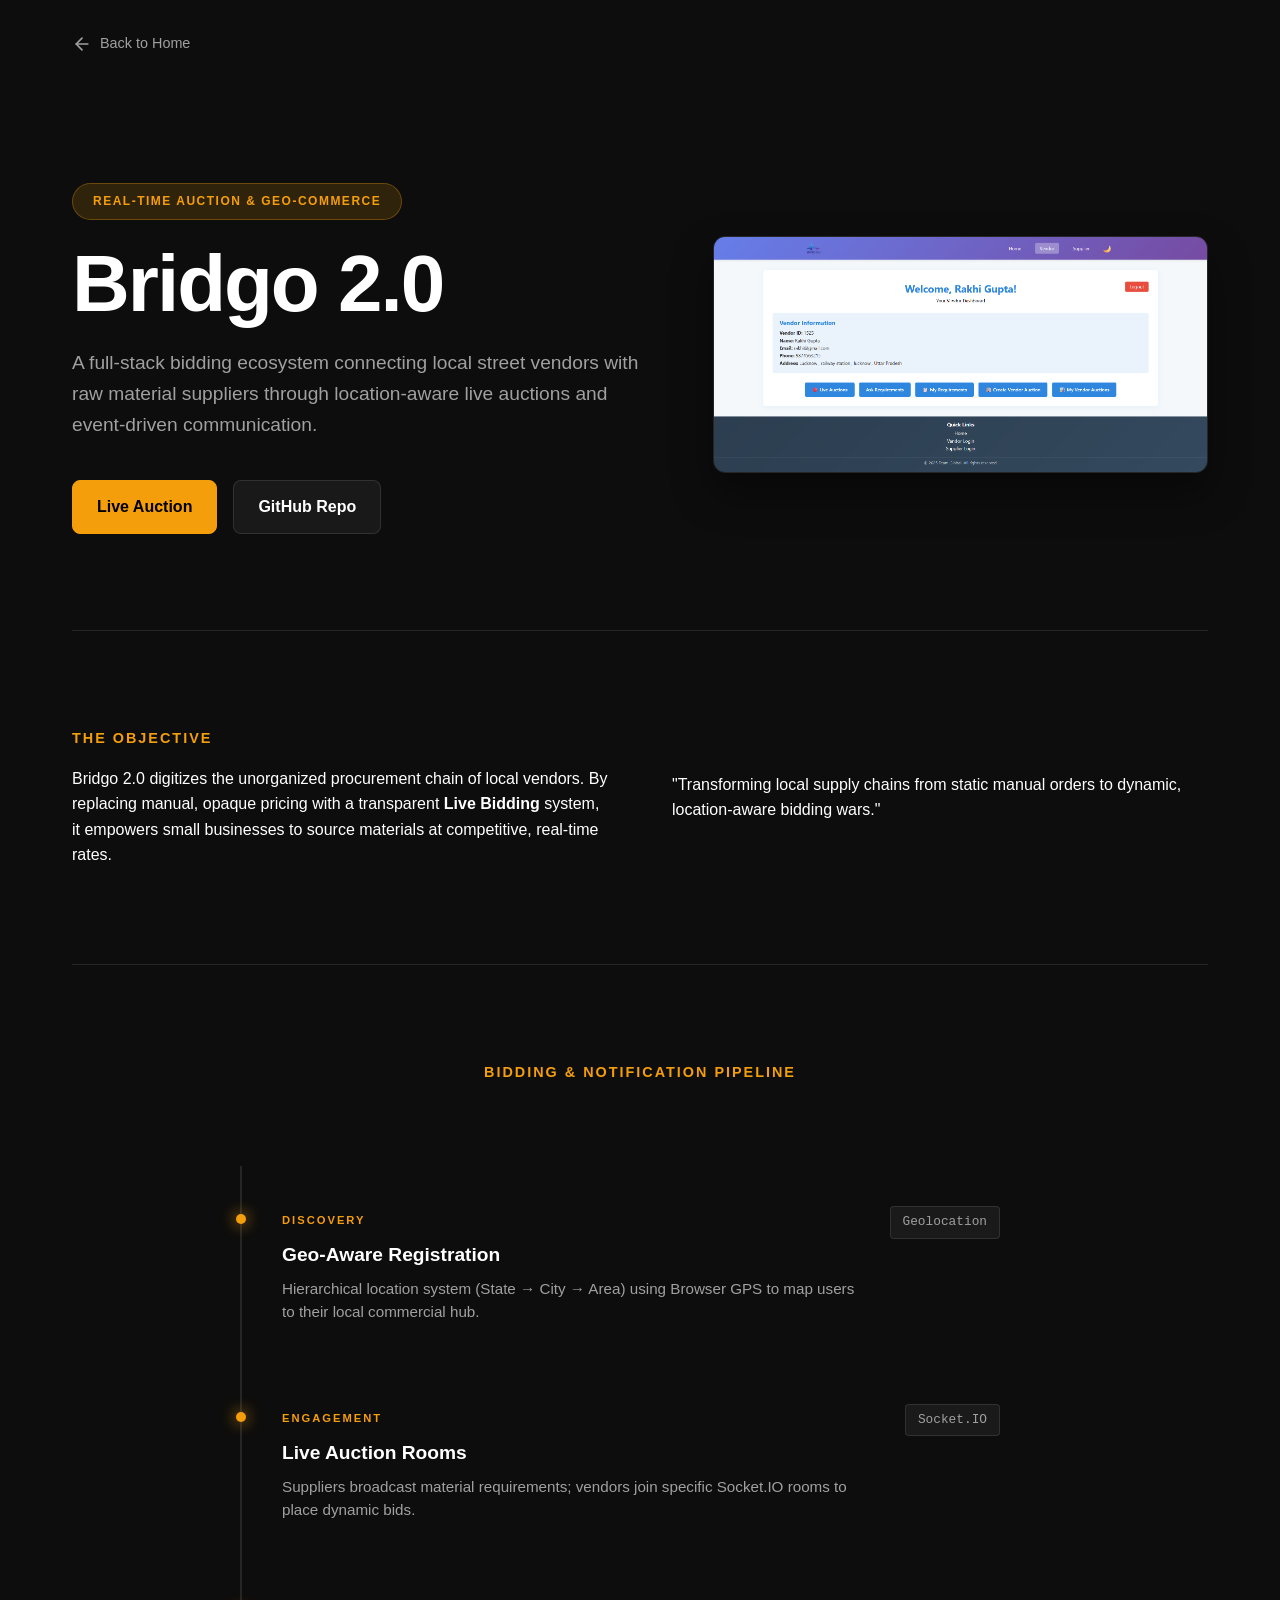
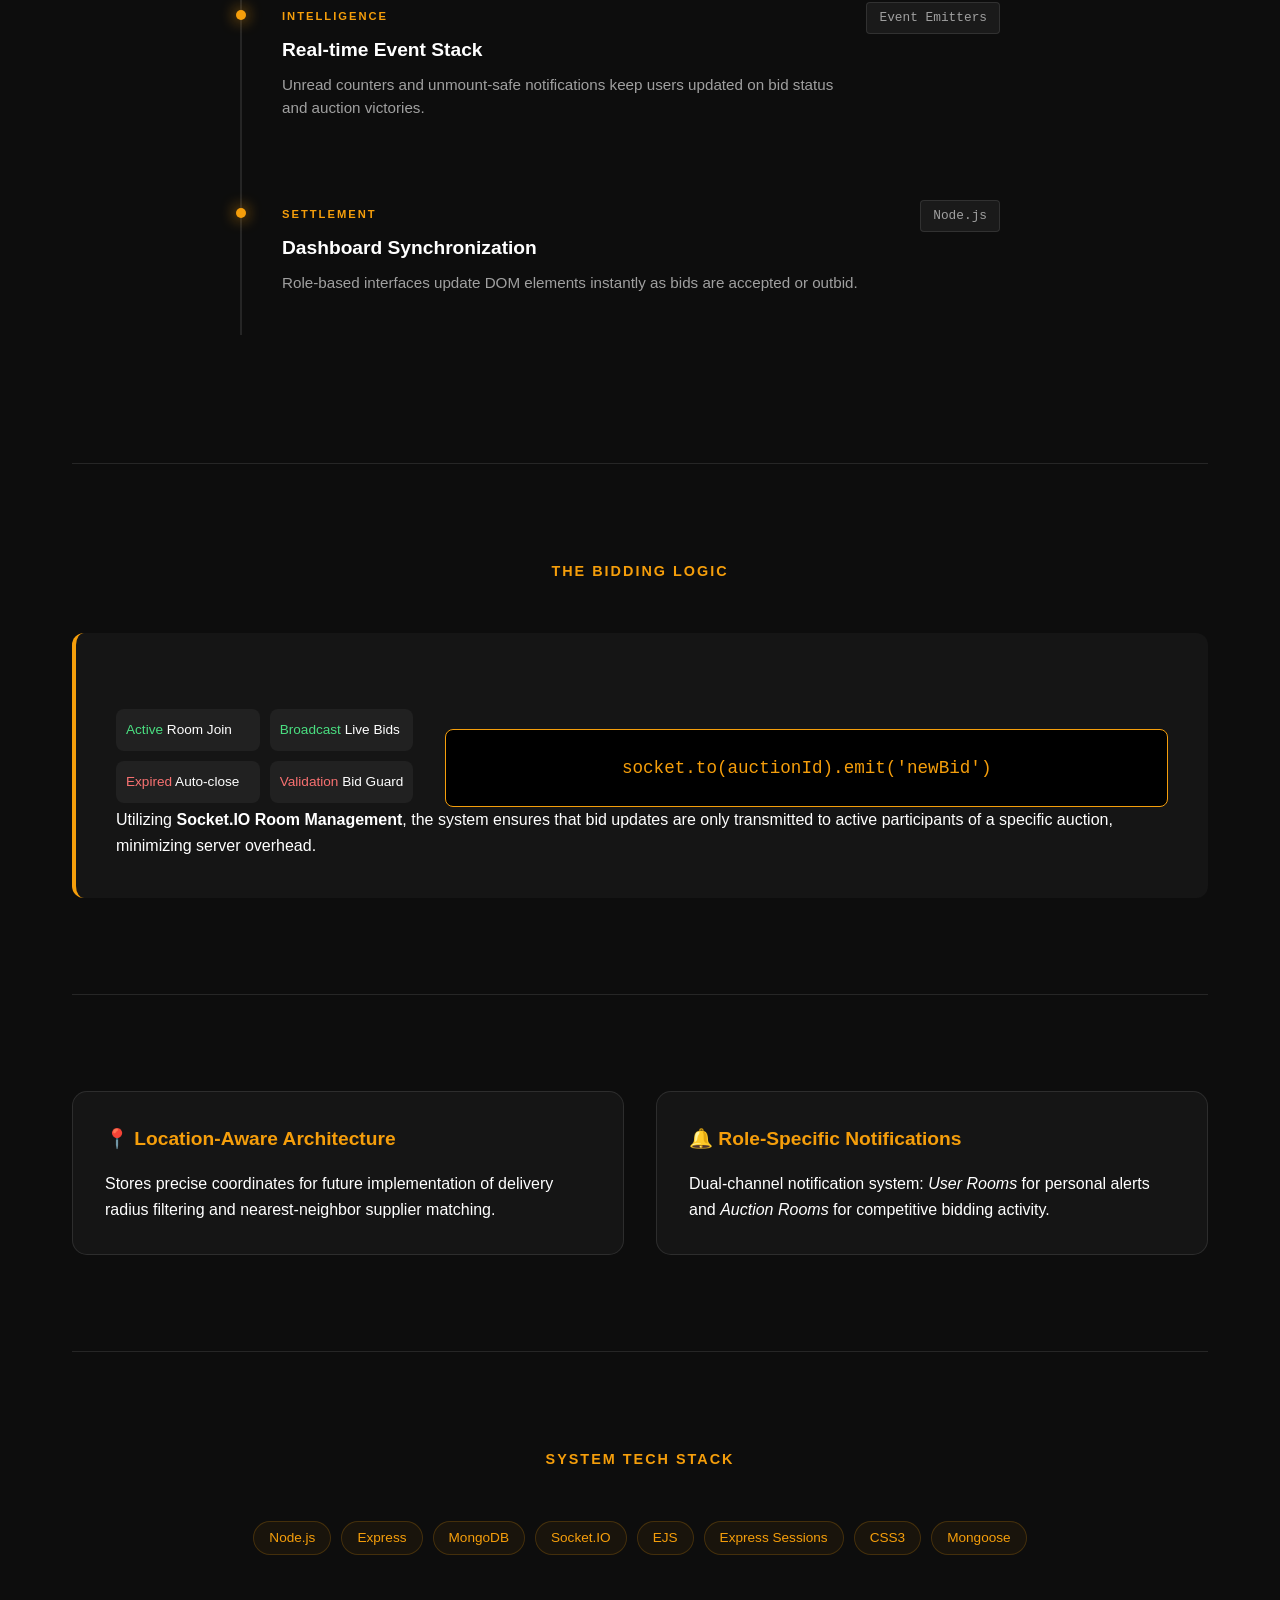
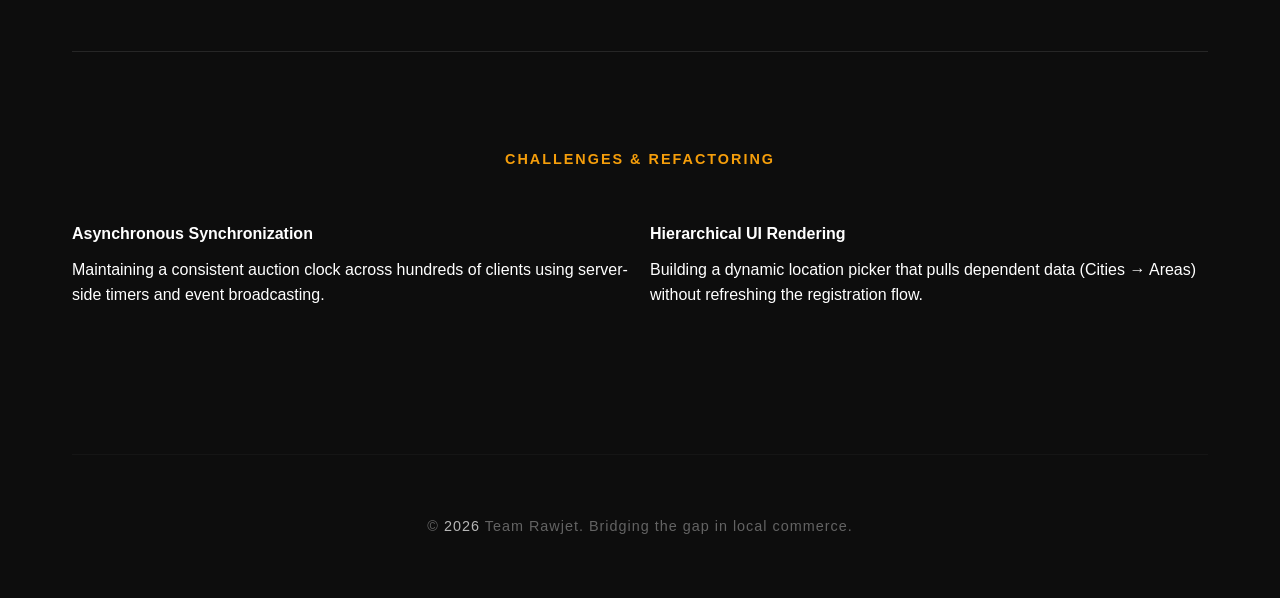
==== views/bridgo.html @ dbb16fd2 "update index.html: add Bridgo 2.0 project details and remove outdated information; create new bridgo" ====
<!DOCTYPE html>
<html lang="en">
<head>
    <meta charset="UTF-8">
    <meta name="viewport" content="width=device-width, initial-scale=1.0">
    <link rel="icon" type="image/png" sizes="32x32" href="../public/favicon/android-chrome-192x192.png">
    <link rel="manifest" href="../public/favicon/site.webmanifest">
    <link rel="stylesheet" href="../public/stylesheets/style.css">
    <link rel="stylesheet" href="../public/stylesheets/details.css">
    <title>Tejwardeep Singh | Bridgo 2.0</title>
</head>
<body class="marketplace-theme">

    <div class="case">
        <nav class="nav-header">
            <a href="/" class="back-link">
                <svg width="20" height="20" viewBox="0 0 24 24" fill="none" stroke="currentColor" stroke-width="2" stroke-linecap="round" stroke-linejoin="round"><line x1="19" y1="12" x2="5" y2="12"></line><polyline points="12 19 5 12 12 5"></polyline></svg>
                Back to Home
            </a>
        </nav>

        <header class="case-hero">
            <div class="hero-text">
                <span class="badge">Real-Time Auction & Geo-Commerce</span>
                <h1>Bridgo 2.0</h1>
                <p class="subtitle">
                    A full-stack bidding ecosystem connecting local street vendors with raw material suppliers through location-aware live auctions and event-driven communication.
                </p>
                <div class="buttons">
                    <a href="https://bridgo.onrender.com/" class="btn-primary">Live Auction</a>
                    <a href="https://github.com/Tejwardeep-Singh/Bridgo-2.0" class="btn-outline">GitHub Repo</a>
                </div>
            </div>
            <div class="hero-image">
                <img src="../public/images/bridgo.png" alt="Bridgo Dashboard Interface">
            </div>
        </header>

        <section class="case-section split">
            <div>
                <h2>The Objective</h2>
                <p>Bridgo 2.0 digitizes the unorganized procurement chain of local vendors. By replacing manual, opaque pricing with a transparent <b>Live Bidding</b> system, it empowers small businesses to source materials at competitive, real-time rates.</p>
            </div>
            <div class="highlight-box">
                <blockquote>"Transforming local supply chains from static manual orders to dynamic, location-aware bidding wars."</blockquote>
            </div>
        </section>

        <section class="case-section">
          <h2>Bidding & Notification Pipeline</h2>
          <div class="pipeline-vertical bridgo-pipe">
              
              <div class="pipe-step">
                  <div class="pipe-info">
                      <span class="pipe-label">Discovery</span>
                      <h3>Geo-Aware Registration</h3>
                      <p>Hierarchical location system (State → City → Area) using Browser GPS to map users to their local commercial hub.</p>
                  </div>
                  <div class="pipe-tech">Geolocation</div>
              </div>

              <div class="pipe-step">
                  <div class="pipe-info">
                      <span class="pipe-label">Engagement</span>
                      <h3>Live Auction Rooms</h3>
                      <p>Suppliers broadcast material requirements; vendors join specific Socket.IO rooms to place dynamic bids.</p>
                  </div>
                  <div class="pipe-tech">Socket.IO</div>
              </div>

              <div class="pipe-step">
                  <div class="pipe-info">
                      <span class="pipe-label">Intelligence</span>
                      <h3>Real-time Event Stack</h3>
                      <p>Unread counters and unmount-safe notifications keep users updated on bid status and auction victories.</p>
                  </div>
                  <div class="pipe-tech">Event Emitters</div>
              </div>

              <div class="pipe-step">
                  <div class="pipe-info">
                      <span class="pipe-label">Settlement</span>
                      <h3>Dashboard Synchronization</h3>
                      <p>Role-based interfaces update DOM elements instantly as bids are accepted or outbid.</p>
                  </div>
                  <div class="pipe-tech">Node.js</div>
              </div>

          </div>
      </section>

        <section class="case-section">
            <h2>The Bidding Logic</h2>
            <div class="technical-card">
                <div class="logic-container">
                    <div class="points-grid">
                        <div class="point-pill plus"><span>Active</span> Room Join</div>
                        <div class="point-pill plus"><span>Broadcast</span> Live Bids</div>
                        <div class="point-pill minus"><span>Expired</span> Auto-close</div>
                        <div class="point-pill minus"><span>Validation</span> Bid Guard</div>
                    </div>
                    <div class="formula-box">
                        <code>socket.to(auctionId).emit('newBid')</code>
                    </div>
                </div>
                <p class="mt-2">Utilizing <b>Socket.IO Room Management</b>, the system ensures that bid updates are only transmitted to active participants of a specific auction, minimizing server overhead.</p>
            </div>
        </section>

        <section class="case-section grid-2">
            <div class="feature-card">
                <h3>📍 Location-Aware Architecture</h3>
                <p>Stores precise coordinates for future implementation of delivery radius filtering and nearest-neighbor supplier matching.</p>
            </div>
            <div class="feature-card">
                <h3>🔔 Role-Specific Notifications</h3>
                <p>Dual-channel notification system: <i>User Rooms</i> for personal alerts and <i>Auction Rooms</i> for competitive bidding activity.</p>
            </div>
        </section>

        <section class="case-section">
            <h2>System Tech Stack</h2>
            <div class="tech-tags">
                <span>Node.js</span><span>Express</span><span>MongoDB</span><span>Socket.IO</span><span>EJS</span><span>Express Sessions</span><span>CSS3</span><span>Mongoose</span>
            </div>
        </section>

        <section class="case-section">
            <h2>Challenges & Refactoring</h2>
            <div class="learnings-grid">
                <div class="learning-item">
                    <h4>Asynchronous Synchronization</h4>
                    <p>Maintaining a consistent auction clock across hundreds of clients using server-side timers and event broadcasting.</p>
                </div>
                <div class="learning-item">
                    <h4>Hierarchical UI Rendering</h4>
                    <p>Building a dynamic location picker that pulls dependent data (Cities → Areas) without refreshing the registration flow.</p>
                </div>
            </div>
        </section>

        <footer class="footer">
            <p>&copy; <span id="year"></span> Team Rawjet. Bridging the gap in local commerce.</p>
        </footer>
    </div>

    <script src="../public/javascripts/script.js"></script>
    <script>document.getElementById('year').textContent = new Date().getFullYear();</script>
</body>
</html>
---- public/stylesheets/style.css ----
:root {
    --bg-color: #0d0d0d;
    --text-primary: #ffffff;
    --text-secondary: #a0a0a0;
    --accent: #3b82f6; 
    --card-bg: #1a1a1a;
    --border: rgba(255, 255, 255, 0.1);
}
*{
    margin: 0;
    padding: 0;
    box-sizing: border-box;
}
html,body{
    height: 100%;
    width: 100%;
}
main{
    height: 100vh;
    width: 100vw;
    padding: 4vh 2vw;
    font-family: poppins, sans-serif;
    background-color: #E2E8F0;
    color: #1A202C;
    overflow-x: hidden;
    display: flex;
    align-items: center;
    justify-content: center;
    background-color: #3B82F6;
}
#progress-bar {
    position: fixed;
    top: 0;
    left: 0;
    height: 5px;              /* Thickness of the bar */
    background: rgb(255, 247, 0);       /* Color of the bar */
    width:1%;                /* Start at 0% width */
    z-index: 9999;            /* Stays above all elements */
    transition: width 0.1s ease-out; /* Smooth animation */
    border-radius: 50px;
}

#main2{
    height:100%;
    width:100%;
    overflow-x: hidden;
    background-color:#F7FAFC;
    box-shadow: #1A202C 0px 0px 10px 0px;
    border-radius: 5px;
    overflow-y: scroll;
    webk::-webkit-scrollbar {
        display: none;
    }
    scrollbar-width: none;
    scroll-behavior: smooth;
}
#page1
{
    height: 100vh;
    width: 100vw;
    display: flex;
    flex-direction: column;
    align-items:center;
    justify-content:center;
    position: relative;
}
#text2 {
    position: absolute;
    left:2%;
    bottom:0;
    transform: translateY(-50%) rotate(-90deg);
    transform-origin: left top;
    white-space: nowrap;
    overflow: hidden;
    display: flex;
    align-items: center;
    justify-content: center;
    gap: 5vw;
}
#text3 {
    position: absolute;
    left:5%;
    bottom:0;
    transform: translateY(-50%) rotate(-90deg);
    transform-origin: left top;
    white-space: nowrap;
    overflow: hidden;
    display: flex;
    align-items: center;
    justify-content: center;
    gap: 5vw;
}
#text-marque{
    height: 100%;
    width: 100%;
    display: flex;
    align-items: center;
    justify-content: center;
    gap: 5vh;
    flex-shrink:0;
}
#text-marque p{
    font-size: 3vh;
    color: #4A5568;
    font-weight: 500;
    white-space: nowrap;
}
  
#text{
    height: fit-content;
    width: 100vw;
    display: flex;
    align-items:center;
    justify-content: center;
    position: absolute;
    bottom: 0;
    left: 0;
    z-index: 995;
    flex-shrink: 0;
    overflow-x: scroll;
    padding: 0 10vw 0 40vw;
    webk::-webkit-scrollbar {
        display: none;
    }
    scrollbar-width: none;
}
#text h1{
    font-size: 20vh;
    font-weight: 900;
    font-family: roboto, sans-serif;
    color: #1a202c88;
    white-space: nowrap;
    text-align: center;
    mix-blend-mode: difference;
    cursor: grab;
}
.m1{
    animation-name: text1;
    animation-duration: 11s;
    animation-timing-function: linear;
    animation-iteration-count: infinite;
    animation-direction: alternate;
}
.m2{
    animation-name: text1;
    animation-duration:7s;
    animation-timing-function: linear;
    animation-iteration-count: infinite;
    animation-direction:alternate-reverse;
}
@keyframes text1{
    0%{
        transform: translateX(0);
    }
    100%{
        transform: translateX(-20%);
    }
}
#pg1-blur{
    height: 10vh;
    width: 100vw;
    background: linear-gradient(to bottom,transparent,#F7FAFC);
    position: absolute;
    bottom: 0;
    left: 0;
}
#pg1-container{
    height: 100%;
    width: 100%;
    display: flex;
    align-items:center;
    justify-content:center;
    position: relative
}
#image{
    height:40vh;
    width: 40vh;
    overflow: hidden;
    border-radius: 50%;
    position: absolute;
}
#image img{
    transition: 0.3s ease;
    height:100%;
    width:100%;
    object-fit: cover;
    position: absolute;
    top: 50%;
    left: 50%;
    pointer-events: none;
    transform: translate(-50%, -50%);
    z-index: 999;
    opacity:0.8;
    z-index:999;
    
}
#circle{
    height:40vh;
    width:40vh;
    display: flex;
    flex-direction: column;
    border-radius: 50%;
    align-items: center;
    justify-content:center;
    position: relative;
    background-color: none;
    border: solid #4A5568 4px;
    z-index: 998;
    cursor: grab;
    animation: anime2 15s linear infinite;
}
@keyframes anime2{
    0%{
        rotate: 0deg;
    }
    100%{
        rotate: 360deg;
    }
}
.elem{
    position: absolute;
    height: 100%;
    width: 1vh;
    display: flex;
    align-items:center;
    justify-content:center;
    flex-direction: column;
    top:0;
    left: 50%;
    transform-origin: 50% 100%;
    z-index: 1;
    transform: translate(-50%, -50%);
}
.up{
    height: 50%;
    width: 100%;
    display: flex;
    align-items:center;
    justify-content:center;
}
.down{
    height:50%;
    width: 100%;
    display: flex;
    align-items:center;
    justify-content: center;
}
.elem a{
    font-size: 4vh;
    font-weight: 900;
    color:#1A202C;
    text-decoration: none;
    font-family: roboto, sans-serif;
    transform: rotateZ(-90deg);
}
#I{
    transform: translate(-50%, -50%) rotateZ(-60deg);
}
#V{
    transform: translate(-50%, -50%) rotateZ(-120deg);
}
#A{
    transform:translate(-50%, -50%)  rotateZ(60deg);
}
#U{
    transform:translate(-50%, -50%) rotateZ(120deg);
}
#C{
    transform:translate(-50%, -50%) rotateZ(180deg);
}
.elem1{
    height: 4vh;
    width: 4vh;
    display: flex;
    align-items: center;
    justify-content: center;
    cursor: pointer;
    color: #1A202C;
}
.elem1 h2{
    z-index: 2;
}

#page2{
    height: fit-content;
    width: 100%;
    display: flex;
    flex-direction: column;
    align-items: center;
    justify-content: center;
    gap: 2vh;
    
}
#page2 h1{
    font-size: 6vh;
    font-weight: 900;
}
#about{
    height: auto;
    width: 100%;
    display: flex;
    flex-direction: column;
    align-items: center;
    justify-content: center;
    gap: 2vh;
    
}
#about p{
    width: 80%;
    font-size: 3vh;
    font-family:Roboto,serif;
    line-height: 1.5;
    color: #4A5568;
    text-align: center;
    text-align: justify;
    padding: 4%;
    border-bottom: 2px dotted #CBD5E0;
}
section{
    height: auto;
    width: 100%;
    display: flex;
    flex-direction: column;
    align-items: center;
    justify-content: center;
    gap: 2vh;
    transition: background-color 0.3s ease;
}
.about-box{
    height: auto;
    width: 100%;
    display: flex;
    flex-direction: column;
    align-items: center;
    justify-content: center;
    gap: 2vh;
    transition: background-color 0.3s ease;
}
#page3{
    height: fit-content;
    width: 100vw;
    display: flex;
    flex-direction: column;
    align-items: center;
    justify-content: center;
    gap: 2vh;
    margin-top: 5vh;
}
#page3 h1{
    font-size: 6vh;
    font-weight: 900;
}
.cards{
    height:10vh;
    width: 80%;
    display: flex;
    justify-content:center;
    align-items: center;
    position: relative;
    overflow: hidden;;
}
#card-mover{
    height:100%;
    width:100%;
    display: flex;
    justify-content:start;
    gap: 2vh;
    align-items: center;
    flex-shrink: 0;
    overflow-x: scroll;
    animation-name: anime;
    animation-duration: 15s;
    animation-iteration-count: infinite;
    animation-timing-function: linear;
    animation-direction: alternate;
    webk::-webkit-scrollbar {
        display: none;
    }
    scrollbar-width: none;
}
.card{
    height:100%;
    width:auto;
    border-radius: 8px;
    display: flex;
    flex-direction: column;
    justify-content: space-between;
    align-items: center;
    padding: 0.5%;
    gap: 2vh;
    white-space: nowrap;
}
.card img {
    width:100%;
    height:100%;
    border-radius:20px;
    object-fit:contain;
    object-position: center;
}
.card:hover{
    transform:scale3d(1.05, 1.05, 1.05);
    transition: transform 0.5s ease-in-out;
}
.blur-left, .blur-right {
    position: absolute;
    top: 0;
    width: 30%;
    height: 100%;
    pointer-events: none;
}
.blur-left{
    left: 0;
    z-index: 1;
     background: linear-gradient(to right, #F7FAFC, rgba(255, 255, 255, 0));
}
.blur-right{
    right: 0;
    z-index: 1;
     background: linear-gradient(to left, #F7FAFC, rgba(255, 255, 255, 0));
}
@keyframes anime{
    0% {
        transform: translateX(0);
    }
    100% {
        transform: translateX(35%);
    }
}
#page4{
    height: fit-content;
    width: 100vw;
    display: flex;
    align-items: center;
    justify-content: center;
    margin-top: 5vh;
}
#pg4-container{
    height: fit-content;
    width: fit-content;
    display: flex;
    align-items: center;
    justify-content:center;
    flex-direction: column;
    gap: 2vh;
    
}
#page4 h1{
    font-size: 6vh;
    font-weight: 900;
}
.type{
    height: fit-content;
    width: 100%;
    display: flex;
    align-items: center;
    flex-direction: column;
    justify-content:center;
    gap: 5vh;
    margin: 3vh 0;
}
.type h2{
    font-size: 3vh;
    font-weight: 900;
    border-bottom: 2px solid #CBD5E0;
    color:#4A5568;
}
.projects{
    height: fit-content;
    width: 100%;
    display: flex;
    flex-wrap:wrap;
    align-items: center;
    justify-content: center;
    gap: 5vh;
}
.project{
    height: 50vh;
    width: 25vw;
    border-radius:5px;
    overflow: hidden;
    background-color: #3B82F6;
    box-shadow: #1A202C 0px 0px 10px 0px;
    display: flex;
    align-items: center;
    justify-content: space-between;
    flex-direction: column;
    transition: all ease 0.3s;
}
.project img{
    height: 50%;
    width: 100%;
    object-fit: cover;
    object-position: center;
}
.project h4{
    width: 100%;
    font-size: 3vh;
    font-weight: 900;
    color: #1A202C;
    font-family: poppins, sans-serif;
    text-align: center;
    padding: 0.2vh;
}
.project p{
    font-size: 1.5vh;
    color: #FFFFFF;
    text-align:justify;
    font-family: poppins, sans-serif;
    text-align: justify;
    padding: 1vh;
}
.project h5{
    font-size: 1.5vh;
    color: #FFFFFF;
    text-align:justify;
    font-family: poppins, sans-serif;
    text-align:center;
    padding: 1vh;
}
.project a{
    text-decoration: none;
    color: #FFFFFF;
    font-weight: 900;
    font-size: 1.5vh;
    padding: 1vh;
    border-radius: 10px;
    background-color: #1A202C;
    transition: background-color 0.3s ease;
    margin-bottom: 1vh;
}
.project:hover{
    transform: scale3d(1.05, 1.05, 1.05);
}
.project img {
  transition: transform 0.5s ease;
}

.project:hover img {
  transform: scale(1.08);
}
.project {
  transition: all 0.3s ease;
}

.project:hover {
  transform: translateY(-10px);
  box-shadow: 0 20px 40px rgba(0,0,0,0.15);
}
.project a {
  background:#F7FAFC;
  color: #1A202C;
  padding: 6px 14px;
  border-radius: 8px;
  font-size: 0.85rem;
}
#projects {
  backdrop-filter: blur(10px);
}
.tech span {
  background: rgba(255, 255, 255, 0.755);
  color: #2563EB;
  padding: 3px 8px;
  border-radius: 5px;
  font-size: 0.75rem;
}
.tech{
    display: flex;
    flex-wrap: wrap;
    gap: 5px;
    align-items: center;
    justify-content: center;
}
.project-links{
    width: 100%;
    display: flex;
    align-items: center;
    justify-content: space-around;
    padding: 1% 2%;
    gap: 0;
    flex-wrap: wrap;
}
.project-links a{
    padding: 2px 4px;
    border-radius: 5px;
    font-weight: 600;
}
.project-links a:hover{
  transform: translateY(-2px);
  transition: 0.2s;
}

#page5{
    height:fit-content;
    width: 100vw;
    display: flex;
    align-items: center;
    justify-content: center;
    flex-direction: column;
    margin-top: 5vh;
}
#page5 h1{
    font-size: 6vh;
    font-weight: 900;
}
#page5 h4{
    font-size: 3vh;
    font-weight: 900;
    color: #4A5568;
}
#blender{
    height: fit-content;
    width: 100%;
    display: flex;
    flex-direction: column;
    align-items: center;
    justify-content: center;
    gap: 2vh;
}
.grid {
  width: 100%;
  margin: auto;
  position: relative;
}

.grid-sizer,
.grid-item {
  width: 33.33%;
}

.grid-item {
  margin-bottom: 0;
}

.grid img {
  width: 100%;
  height: auto; /* This keeps aspect ratio */
  display: block;
  object-fit: cover; /* optional */
}

#page6{
    height: fit-content;
    width: 100vw;
    display: flex;
    align-items: center;
    justify-content: center;
    flex-direction: column;
    margin-top: 10vh;
    padding: 5vh 0;
}
.contact-form {
    width: 100%;
    max-width: 600px;
    /* background-color: #ffffff; */
    padding: 4vh 4vw;
    border-radius: 5px;
    /* box-shadow: 0 0 10px rgba(26, 32, 44, 0.1); */
    display: flex;
    flex-direction: column;
    align-items: center;
    margin-top: 5vh;
    /* box-shadow: 5px 5px 10px 0px #1A202C; */
    /* background-color:#3B82F6; */
  }
  
  #page6 h1{
    font-size: 6vh;
    font-weight: 900;
  }
  form {
    width: 100%;
    display: flex;
    flex-direction: column;
    gap: 2vh;
  }
  
  .form-group {
    display: flex;
    flex-direction: column;
  }
  
  label {
    font-size: 2vh;
    margin-bottom: 0.5vh;
    color:#1A202C;
    font-weight: 800;
  }
  
  input,
  textarea {
    font-size: 1.8vh;
    padding: 1.5vh 1vw;
    border: none;
    border-bottom: 1px solid #CBD5E0;
    border-radius: 8px;
    background-color: #F7FAFC;
    color: #1A202C;
    resize: none;
  }
  
  input:focus,
  textarea:focus {
    outline: none;
    border-color: #1A202C;
    /* background-color: #fff; */
  }
  
  button[type="submit"] {
    background-color: #1A202C;
    color: white;
    font-size: 2vh;
    font-weight: 600;
    padding: 1.5vh 0;
    border: none;
    border-radius: 8px;
    cursor: pointer;
    transition: background-color 0.3s ease;
  }
  
  button[type="submit"]:hover {
    background-color: #2563EB;
  }
  .links{
    height: auto;
    width: 100vw;
    display: flex;
    justify-content: center;
    align-items: center;
    gap: 10vw;
    margin-top: 10vh;
  }
  .link {
    font-size: 10vh;
    color:#3B82F6;
    border-bottom: 2px dotted #1A202C;
    transition: 0.1s all ease-in;
  }.link a{
    text-decoration: none;
    color: #3B82F6;
  }
  .link a:hover{
    color: #1A202C;
  }
  footer{
    height: fit-content;
    margin: 10vh 0 0 0;
    display: flex;
    align-items: center;
    justify-content: center;
  }
  footer p{
    font-family: poppins,sans-serif;
    color:#1A202C;
    font-size:2vh;
    font-weight: 900;
  }
  .elem a:hover {
    color: #2563EB;
    transform: rotateZ(-90deg) scale(1.1);
    transition: 0.3s;
}
#text h1 {
    font-size: 18vh;
    opacity: 0.5;
    letter-spacing: 2px;
}
#image img {
    filter: contrast(1.05) brightness(1.05);
    box-shadow: 0 10px 30px rgba(0,0,0,0.15);
}
#identity-tag {
    position: absolute;
    top: 8%;
    left: 50%;
    transform: translateX(-50%);
    font-size: 1.8vh;
    color: #4A5568;
    letter-spacing: 1px;
    font-size: 2.2vh;
    font-weight: 500;
    letter-spacing: 1px;
}
.elem a {
    color: #1A202C;
    opacity: 0.8;
}
.skills-container {
    display: flex;
    justify-content: center;
    gap: 3vw;
    margin-top: 3vh;
    padding: 4% 0;
    border-bottom: 2px dotted #CBD5E0;
    flex-wrap: wrap;
}

.skill-box {
    background: #F7FAFC;
    padding: 2vh 2vw;
    border-radius: 10px;
    box-shadow: 0 5px 15px rgba(0,0,0,0.05);
    min-width: 200px;
}

.skill-box h3 {
    margin-bottom: 1vh;
    font-size: 2vh;
}
.project-sub {
    font-size: 2vh;
    color: #4A5568;
    margin-bottom: 2vh;
}
@media screen and (max-width:800px) {
    #identity-tag{
        display: none;
    }
    main {
        padding: 1vh 2vw;
        background-color: #3B82F6;
    }
    #main2{
        border-radius: 5px;
    }
    #text2,#text3{
        display: none;
    }
    #page1{
        height: 40vh;
    }
    #text{
        padding: 0 10vw 0 15vw;
        width: 100vw;
        justify-content: start;
    }
    #text h1{
        font-size:5vh;
    }
    #circle{
        height:40vw;
        width: 40vw;
        aspect-ratio: 1;    
    }
    .up{
        height: 50%;
        justify-content: start;
        align-items:center;
    }
    .elem a{
        font-size: 1.5vh;
    }
    .elem1{
        display: none;
    }
    #image{
        height:40vw;
        width: 40vw;
        aspect-ratio: 1;
    }
    #image img{
        opacity: 1;
    }
    #page2{
        height: fit-content;
        width: 100vw;
    }
    #page2 h1{
        font-size: 3vh;
    }
    #about p{
        font-size:1.5vh;
    }
    #page3 h1 {
        font-size: 3vh;
    }
    .cards {
        height:fit-content;
        width: fit-content;
        justify-content:start;
        overflow-x: scroll;
        webk::-webkit-scrollbar {
        display: none;
        }
        scrollbar-width: none;
    }
    .card {
        width: fit-content;
        height: fit-content;
    }
    .card img {
        width:10vw;
        height:10vh;
    }
    #card-mover{
        animation-duration: 8s;
    }
    #page4 h1 {
        font-size: 3vh;
    }
    .type h2 {
        font-size:1.8vh;
    }
    .projects {
        display: flex;
        flex-direction: row;
        overflow-x: auto;
        overflow-y: hidden;
        flex-wrap: nowrap;
        gap: 4vw;
        width: 100vw;
        padding: 2vh 4vw;
        box-sizing: border-box;
        scroll-behavior: smooth;
    }
    
    .projects::-webkit-scrollbar {
        display: none;
    }
    .projects {
        scrollbar-width: none;
    }
    
    .project {
        flex: 0 0 auto;
        width: 80vw;
        height:50vh;
        border-radius: 5px;
        background-color: #3B82F6;
        display: flex;
        flex-direction: column;
        justify-content: space-between;
        align-items: center;
        
    }
    
    .project img {
        width: 100%;
        height: 20vh;
        object-fit: cover;
    }
    .projects{
        justify-content: start;
    }
    .project h4 {
        font-size: 2vh;
    }
    .project p {
        font-size: 1.5vh;
        margin: 0 2%;
    }
    #page5 h1 {
        font-size: 3vh;
    }
    #page5 h4 {
        font-size: 2vh;
    }
    #page6 h1{
        font-size: 3vh;
    }
    .contact-form {
        width: 80vw;
        height: fit-content;
        padding: 4vh 4vw;
        transform: translateX(-5%);
    }

    label {
        font-size: 1.6vh;
    }

    input,textarea {
        font-size: 1.5vh;
    }

    button[type="submit"] {
        font-size: 1.6vh;
    }
    .links{
        width: 100vw;
        justify-content: space-around;
        padding: 0 4%;
    }
    .link{
        font-size:5vh;
    }
    footer{
        height: fit-content;
        margin: 6vh 0 0 0;
        display: flex;
        align-items: center;
        justify-content: center;
    }
    footer p{
        font-family: poppins,sans-serif;
        font-size:1.2vh;
        font-weight: 900;
        color:#1A202C;
    }
    .skills-container{
        width: 80vw;
    }
    .skill-box{
        width: 100%;
    }
}


.quote-section {
  padding: 60px 20px;
  margin: 40px 0;
  border-radius: 5px;

  background: #f1f5f9; 
}

.quote-box {
  max-width: 700px;
  margin: auto;
  text-align: center;

  border-left: 4px solid #2563eb;
  padding-left: 20px;
}

.quote-text {
  font-size: 2rem;
  font-weight: 700;
  color: #1e293b;
  line-height: 1.4;
}

.quote-author {
  margin-top: 12px;
  font-size: 0.9rem;
  color: #64748b;
  letter-spacing: 1px;
}
.quote-box {
  display: inline-block;  /* 🔥 fixes line height */
}
.quote-text {
  letter-spacing: 0.3px;
}

.skill-box{
    cursor:crosshair;
    transition: all 0.3s cubic-bezier(0.23, 1, 0.32, 1);
}
.skill-box:hover {
    outline: 2px solid var(--accent);
    outline-offset: -2px; /* Keeps it inside the box */
}
---- public/stylesheets/details.css ----
:root {
    --bg-color: #0d0d0d;
    --text-primary: #ffffff;
    --text-secondary: #a0a0a0;
    --accent: #3b82f6; 
    --card-bg: #1a1a1a;
    --border: rgba(255, 255, 255, 0.1);
}

* {
    margin: 0;
    padding: 0;
    box-sizing: border-box;
}

body {
    background-color: var(--bg-color);
    color: var(--text-primary);
    font-family: 'Inter', -apple-system, BlinkMacSystemFont, sans-serif;
    line-height: 1.6;
    overflow-x: hidden;
}

.case {
    max-width: 1100px;
    margin: 0 auto;
    padding: 2rem;
}


.case-hero {
    display: grid;
    grid-template-columns: 1.2fr 1fr;
    gap: 3rem;
    align-items: center;
    padding: 6rem 0;
}

.hero-text h1 {
    font-size: clamp(3rem, 8vw, 5rem);
    line-height: 1;
    margin-bottom: 1.5rem;
    font-weight: 800;
    letter-spacing: -2px;
}

.subtitle {
    font-size: 1.2rem;
    color: var(--text-secondary);
    margin-bottom: 2.5rem;
}

.buttons {
    display: flex;
    gap: 1rem;
}

.buttons a {
    text-decoration: none;
    color: white;
    padding: 0.8rem 1.5rem;
    border-radius: 8px;
    font-weight: 600;
    border: 1px solid var(--border);
    background: rgba(255, 255, 255, 0.05);
    transition: all 0.3s ease;
}

.buttons a:hover {
    background: var(--text-primary);
    color: var(--bg-color);
}

.hero-image img {
    width: 100%;
    border-radius: 12px;
    box-shadow: 0 20px 40px rgba(0,0,0,0.4);
    border: 1px solid var(--border);
}


.case-section {
    padding: 4rem 0;
    border-top: 1px solid var(--border);
}

.case-section h2 {
    font-size: 0.9rem;
    text-transform: uppercase;
    letter-spacing: 2px;
    color: var(--accent);
    margin-bottom: 2rem;
}

.split {
    display: grid;
    grid-template-columns: 1fr 1fr;
    gap: 4rem;
}

.split h2 { margin-bottom: 1rem; }


.workflow {
    display: flex;
    justify-content: space-between;
    gap: 1rem;
    margin-top: 2rem;
}

.workflow div {
    background: var(--card-bg);
    padding: 1.5rem;
    border-radius: 12px;
    flex: 1;
    text-align: center;
    font-weight: 500;
    border: 1px solid var(--border);
    position: relative;
}


.images {
    display: grid;
    grid-template-columns: 1fr 1fr;
    gap: 2rem;
}

.images img {
    width: 100%;
    border-radius: 12px;
    filter: grayscale(20%);
    transition: filter 0.4s ease;
}

.images img:hover {
    filter: grayscale(0%);
}


@media (max-width: 900px) {
    .case-hero, .split, .images {
        grid-template-columns: 1fr;
    }
    
    .hero-text {
        order: 2;
        text-align: center;
    }
    
    .hero-image {
        order: 1;
    }

    .buttons {
        justify-content: center;
    }

    .workflow {
        flex-direction: column;
    }
}


.nav-header {
    padding: 2rem 0;
}

.back-link {
    display: flex;
    align-items: center;
    gap: 8px;
    text-decoration: none;
    color: var(--text-secondary);
    font-size: 0.9rem;
    transition: color 0.3s ease;
}

.back-link:hover {
    color: var(--text-primary);
}

.back-link svg {
    transition: transform 0.3s ease;
}

.back-link:hover svg {
    transform: translateX(-5px);
}


.footer {
    text-align: center;
    padding: 4rem 2rem;
    border-top: 1px solid var(--border);
    margin-top: 4rem;
    color: var(--text-secondary);
    font-size: 0.85rem;
    opacity: 0.7;
}


.grid-2 {
    display: grid;
    grid-template-columns: 1fr 1fr;
    gap: 2rem;
}

.tech-list {
    font-family: monospace;
    color: var(--accent);
}

@media (max-width: 768px) {
    .grid-2 {
        grid-template-columns: 1fr;
    }
}

.footer {
    width: 100%;
    padding: 60px 0; 
    background-color: #0d0d0d; 
    border-top: 1px solid rgba(255, 255, 255, 0.05); 
    text-align: center;
    margin-top: 50px;
}

.footer p {
    color: #888888; 
    font-size: 0.9rem;
    letter-spacing: 1px;
    font-weight: 400;
}

.footer p span, .footer b {
    color: #ffffff;
}


.technical-card {
    background: #151515;
    padding: 2.5rem;
    border-radius: 12px;
    border-left: 4px solid var(--accent);
}

.formula-box {
    background: #000;
    padding: 1rem;
    margin-top: 1.5rem;
    border-radius: 8px;
    display: inline-block;
}

.formula-box code {
    color: var(--accent);
    font-family: 'Courier New', Courier, monospace;
}


.tech-tags {
    display: flex;
    flex-wrap: wrap;
    gap: 10px;
}

.tech-tags span {
    background: rgba(59, 130, 246, 0.1);
    border: 1px solid rgba(59, 130, 246, 0.3);
    color: var(--accent);
    padding: 5px 15px;
    border-radius: 20px;
    font-size: 0.85rem;
}


.wf-item {
    display: flex;
    align-items: center;
    gap: 15px;
    background: #1a1a1a;
    padding: 1rem;
    border-radius: 8px;
}

.wf-item span {
    color: var(--accent);
    font-weight: bold;
    font-size: 1.2rem;
}

.technical-image img {
    width: 100%;
    border-radius: 12px;
    border: 1px solid var(--border);
}


.logic-container {
    display: flex;
    flex-wrap: wrap;
    gap: 2rem;
    align-items: center;
    margin-top: 2rem;
}

.points-table {
    display: grid;
    grid-template-columns: 1fr 1fr;
    gap: 10px;
    flex: 1;
}

.point-item {
    background: rgba(255, 255, 255, 0.03);
    padding: 10px 15px;
    border-radius: 6px;
    font-size: 0.9rem;
    display: flex;
    justify-content: space-between;
    border: 1px solid var(--border);
}

.point-item span {
    font-weight: bold;
    color: #4ade80; 
}

.point-item.negative span {
    color: #f87171; 
}

.formula-box {
    flex: 1;
    background: #000;
    padding: 1.5rem;
    border-radius: 8px;
    text-align: center;
    border: 1px solid var(--accent);
}

.formula-box code {
    font-size: 1.1rem;
    color: var(--accent);
}

@media (max-width: 600px) {
    .logic-container {
        flex-direction: column;
    }
    .points-table {
        width: 100%;
    }
}



.badge {
    background: rgba(59, 130, 246, 0.2);
    color: var(--accent);
    padding: 5px 15px;
    border-radius: 20px;
    font-size: 0.8rem;
    font-weight: 600;
    text-transform: uppercase;
    letter-spacing: 1px;
}


.pipeline-container {
    display: flex;
    align-items: center;
    justify-content: space-between;
    background: #111;
    padding: 2rem;
    border-radius: 15px;
    border: 1px solid var(--border);
    margin-top: 2rem;
}

.pipeline-step { text-align: center; }
.pipeline-step span { display: block; font-size: 0.7rem; color: var(--accent); text-transform: uppercase; margin-bottom: 5px; }
.pipeline-step p { font-size: 0.9rem; font-weight: 500; }
.arrow { color: var(--border); font-size: 1.5rem; }


.points-grid {
    display: grid;
    grid-template-columns: 1fr 1fr;
    gap: 10px;
}

.point-pill {
    background: rgba(255,255,255,0.05);
    padding: 10px;
    border-radius: 8px;
    font-size: 0.85rem;
}

.point-pill.plus span { color: #4ade80; }
.point-pill.minus span { color: #f87171; }


.feature-card {
    background: #151515;
    padding: 2rem;
    border-radius: 15px;
    border: 1px solid var(--border);
}

.feature-card h3 { color: var(--accent); margin-bottom: 1rem; font-size: 1.2rem; }


.learnings-grid { display: grid; grid-template-columns: 1fr 1fr; gap: 20px; }
.learning-item h4 { margin-bottom: 10px; color: var(--text-primary); }

@media (max-width: 768px) {
    .pipeline-container { flex-direction: column; gap: 20px; }
    .arrow { transform: rotate(90deg); }
    .learnings-grid { grid-template-columns: 1fr; }
}


.pipeline-vertical {
    display: flex;
    flex-direction: column;
    gap: 0; /* Connected look */
    max-width: 800px;
    margin: 2rem auto;
}

.pipe-step {
    display: flex;
    justify-content: space-between;
    align-items: flex-start;
    padding: 2rem;
    border-left: 2px solid var(--border); /* The connecting line */
    position: relative;
    transition: all 0.3s ease;
}


.pipe-step::before {
    content: '';
    position: absolute;
    left: -6px;
    top: 2.5rem;
    width: 10px;
    height: 10px;
    background: var(--accent);
    border-radius: 50%;
    box-shadow: 0 0 10px var(--accent);
}

.pipe-step:hover {
    background: rgba(255, 255, 255, 0.02);
    border-left-color: var(--accent);
}

.pipe-info {
    flex: 1;
    padding-right: 2rem;
}

.pipe-label {
    font-size: 0.7rem;
    text-transform: uppercase;
    color: var(--accent);
    letter-spacing: 2px;
    font-weight: 700;
}

.pipe-info h3 {
    margin: 0.5rem 0;
    font-size: 1.2rem;
}

.pipe-info p {
    color: var(--text-secondary);
    font-size: 0.95rem;
    line-height: 1.5;
}

.pipe-tech {
    background: #1a1a1a;
    padding: 5px 12px;
    border-radius: 4px;
    font-family: monospace;
    font-size: 0.8rem;
    border: 1px solid var(--border);
    color: var(--text-secondary);
}

@media (max-width: 600px) {
    .pipe-step {
        flex-direction: column;
        gap: 1rem;
    }
}

.section-sub {
    color: var(--text-secondary);
    margin-bottom: 2rem;
    font-size: 0.95rem;
}

.screenshot-gallery {
    display: flex;
    flex-direction: column;
    gap: 20px;
}

.gallery-item {
    position: relative;
    border-radius: 12px;
    overflow: hidden;
    border: 1px solid var(--border);
    background: var(--bg-surface);
}

.gallery-item img {
    width: 100%;
    height: auto;
    display: block;
    transition: transform 0.5s ease;
}

.gallery-item:hover img {
    transform: scale(1.03);
}

.gallery-grid {
    display: grid;
    grid-template-columns: 1fr 1fr;
    gap: 20px;
}

.img-caption {
    position: absolute;
    bottom: 0;
    left: 0;
    width: 100%;
    padding: 15px;
    background: linear-gradient(transparent, rgba(0,0,0,0.8));
    color: white;
    font-size: 0.8rem;
    font-weight: 500;
    opacity: 0;
    transition: opacity 0.3s ease;
}

.gallery-item:hover .img-caption {
    opacity: 1;
}

@media (max-width: 768px) {
    .gallery-grid {
        grid-template-columns: 1fr;
    }
}





.case-hero .badge {
    background: rgba(147, 51, 234, 0.2); 
    color: #a855f7;
    border: 1px solid rgba(168, 85, 247, 0.3);
}


.learning-box {
    background: linear-gradient(135deg, rgba(59, 130, 246, 0.05) 0%, rgba(147, 51, 234, 0.05) 100%);
    border-radius: 20px;
    padding: 3rem;
    border: 1px solid var(--border);
    text-align: center;
}

.learning-box h2 {
    color: var(--accent);
    margin-bottom: 1rem;
}


.isro-theme .pipe-step::before {
    background: #a855f7;
    box-shadow: 0 0 15px #a855f7;
}


.hero-image img {
    animation: floating 6s ease-in-out infinite;
}

@keyframes floating {
    0% { transform: translateY(0px); }
    50% { transform: translateY(-15px); }
    100% { transform: translateY(0px); }
}







.case {
    max-width: 1200px;
    margin: 0 auto;
    padding: 0 2rem;
}

.case-section {
    padding: 6rem 0;
    border-top: 1px solid rgba(255, 255, 255, 0.1);
}

.split {
    display: grid;
    grid-template-columns: 1fr 1fr;
    gap: 4rem;
}


.pipeline-vertical {
    display: flex;
    flex-direction: column;
    max-width: 800px;
    margin: 2rem auto;
}

.pipe-step {
    display: flex;
    justify-content: space-between;
    padding: 2.5rem;
    border-left: 2px solid rgba(255, 255, 255, 0.1);
    position: relative;
}

.pipe-step::before {
    content: '';
    position: absolute;
    left: -6px;
    top: 3rem;
    width: 10px;
    height: 10px;
    background: var(--accent);
    border-radius: 50%;
}



.gaming-theme {
    background-color: #050505;
    color: #e0e0e0;
    font-family: 'Courier New', Courier, monospace; 
}


.gaming-theme .game-hero {
    display: flex;
    flex-direction: row;
    align-items: center;
    justify-content: center;
    min-height: 100vh;
    padding: 0 8vw;
    gap: 4vw;
}

.gaming-theme .hero-text {
    flex: 1;
    text-align: center !important; 
    max-width: 600px;
}

.gaming-theme .hero-visual {
    flex: 1.5;
    position: relative;
    display: flex;
    align-items: center;
    justify-content: center;
}

.gaming-theme .hero-visual img {
    width: 100%;
    height: 70vh;
    object-fit: cover;
    border-left: 2px solid #ff0000;
    mask-image: linear-gradient(to left, black 80%, transparent 100%);
    -webkit-mask-image: linear-gradient(to left, black 80%, transparent 100%);
}


.glitch-text {
    font-size: clamp(3rem, 8vw, 5.5rem);
    font-weight: 900;
    color: #fff;
    position: relative;
    text-transform: uppercase;
    display: inline-block;
}


.gaming-theme .buttons {
    display: flex !important;
    flex-direction: column !important;
    align-items: center !important;
    gap: 15px !important;
    margin-top: 3rem !important;
}

.gaming-theme .buttons a {
    display: flex !important;
    align-items: center !important;
    justify-content: center !important;
    width: 260px !important;
    height: 55px !important;
    padding: 0 !important;
    text-decoration: none !important;
    font-weight: 800;
    font-size: 0.85rem;
    letter-spacing: 1.5px;
    text-transform: uppercase;
    border-radius: 4px;
    transition: 0.3s ease;
}

.gaming-theme .btn-danger {
    background: #8b0000 !important;
    border: 1px solid #ff0000 !important;
    color: #fff !important;
    box-shadow: inset 0 0 15px rgba(255, 0, 0, 0.2);
}

.gaming-theme .btn-danger:hover {
    background: #ff0000 !important;
    color: #000 !important;
    box-shadow: 0 0 25px #ff0000 !important;
    transform: scale(1.05);
}

.gaming-theme .btn-outline {
    background: #111114 !important;
    border: 1px solid rgba(255, 255, 255, 0.1) !important;
    color: #94a3b8 !important;
}

.gaming-theme .btn-outline:hover {
    background: #ffffff !important;
    color: #000 !important;
}


.status-badge {
    color: #ff0000;
    font-size: 0.75rem;
    letter-spacing: 3px;
    text-transform: uppercase;
    margin-bottom: 1rem;
    display: block;
}

.timer-overlay {
    position: absolute;
    top: 20px;
    right: 20px;
    background: #ff0000;
    color: #000;
    padding: 5px 15px;
    font-weight: 900;
    z-index: 10;
}

.tech-spec-card {
    background: #111;
    padding: 2rem;
    border-left: 3px solid #ff0000;
}

.spec-list { list-style: none; }
.spec-list span { color: #ff0000; font-weight: bold; margin-right: 10px; }



@media screen and (max-width: 992px) {
    .gaming-theme .game-hero {
        flex-direction: column;
        padding-top: 10vh;
    }

    .gaming-theme .hero-text { order: 2; }
    .gaming-theme .hero-visual { order: 1; width: 100%; }

    .gaming-theme .hero-visual img {
        height: 40vh;
        border-left: none;
        border-bottom: 2px solid #ff0000;
        mask-image: none;
    }

    .split { grid-template-columns: 1fr; gap: 2rem; }
}


.badge {
    display: inline-block;        
    width: fit-content;          
    white-space: nowrap;          
    padding: 8px 20px;            
    background: rgba(147, 51, 234, 0.15); 
    color: #a855f7;
    border: 1px solid rgba(168, 85, 247, 0.3);
    border-radius: 50px;          
    font-size: 0.75rem;
    font-weight: 700;
    letter-spacing: 1.5px;        
    text-transform: uppercase;
    margin-bottom: 1.5rem;
}


@media (max-width: 480px) {
    .badge {
        white-space: normal;      
        border-radius: 12px;      
        line-height: 1.4;
        text-align: center;
    }
}




.election-theme .badge {
    background: rgba(16, 185, 129, 0.15); 
    color: #10b981;
    border: 1px solid rgba(16, 185, 129, 0.3);
}

.election-theme .case-section h2 {
    color: #10b981;
}

/* Election Pipeline Dot */
.election-pipe .pipe-step::before {
    background: #10b981;
    box-shadow: 0 0 12px rgba(16, 185, 129, 0.5);
}

.election-pipe .pipe-step:hover {
    border-left-color: #10b981;
}


.brief-box {
    background: rgba(255, 255, 255, 0.02);
    padding: 2.5rem;
    border-radius: 16px;
    border: 1px solid var(--border);
    transition: 0.3s ease;
}

.brief-box:hover {
    background: rgba(16, 185, 129, 0.02);
    border-color: rgba(16, 185, 129, 0.3);
}

.election-theme .tech-tags span {
    background: rgba(16, 185, 129, 0.05);
    border-color: rgba(16, 185, 129, 0.2);
    color: #10b981;
}



.academic-theme {
    --accent: #2563eb; 
    --accent-soft: rgba(37, 99, 235, 0.1);
    --bg-surface: #0f172a; 
}


.academic-theme .badge {
    background: var(--accent-soft);
    color: var(--accent);
    border: 1px solid rgba(37, 99, 235, 0.3);
   
    display: inline-block;
    width: fit-content;
    white-space: nowrap;
}

.academic-theme .btn-primary {
    background: var(--accent);
    color: #ffffff;
    border: 1px solid var(--accent);
}

.academic-theme .btn-primary:hover {
    background: #1d4ed8;
    box-shadow: 0 0 20px rgba(37, 99, 235, 0.4);
}


.academic-theme .brief-box {
    background: rgba(255, 255, 255, 0.03);
    border: 1px solid rgba(255, 255, 255, 0.08);
    padding: 2.5rem;
    border-radius: 16px;
    transition: transform 0.3s ease, border-color 0.3s ease;
}

.academic-theme .brief-box:hover {
    border-color: var(--accent);
    transform: translateY(-5px);
}

.academic-theme .brief-box h2 {
    color: var(--accent);
    margin-bottom: 1rem;
    font-size: 1.2rem;
}

.academic-theme .brief-box p {
    color: #cbd5e1; 
    line-height: 1.7;
}


.academic-theme .pipeline-vertical {
    border-left: 2px solid rgba(255, 255, 255, 0.1);
}

.academic-theme .pipe-step::before {
    background: var(--accent);
    box-shadow: 0 0 15px var(--accent);
    left: -6px; /* Centers the dot on the 2px line */
}

.academic-theme .pipe-label {
    color: var(--accent);
    font-weight: 700;
}

.academic-theme .pipe-info h3 {
    color: #ffffff;
}

.academic-theme .pipe-info p {
    color: #94a3b8;
}


.academic-theme .tech-spec-card {
    background: #1a1a1a;
    padding: 2.5rem;
    border-radius: 12px;
    border: 1px solid rgba(255, 255, 255, 0.05);
}

.academic-theme .tech-spec-card h3 {
    color: var(--accent);
    margin-bottom: 1.5rem;
}

.academic-theme .spec-list li span {
    color: var(--accent);
    font-weight: bold;
    margin-right: 8px;
}

.academic-theme .spec-list li {
    list-style: none;
    margin-bottom: 12px;
    color: #e2e8f0;
}


@media screen and (max-width: 900px) {
    .academic-theme .case-hero {
        grid-template-columns: 1fr;
        text-align: center;
    }

    .academic-theme .hero-text {
        order: 2;
    }

    .academic-theme .hero-image {
        order: 1;
    }

    .academic-theme .split {
        grid-template-columns: 1fr;
        gap: 20px;
    }
}




.section-sub {
    color: var(--text-dim);
    margin-bottom: 2.5rem;
    font-size: 1rem;
}

.screenshot-gallery {
    display: flex;
    flex-direction: column;
    gap: 25px;
}

.gallery-item {
    position: relative;
    border-radius: 12px;
    overflow: hidden;
    border: 1px solid rgba(255, 255, 255, 0.05);
    background: #111827;
}

.gallery-item.large {
    width: 100%;
}

.gallery-grid {
    display: grid;
    grid-template-columns: 1fr 1fr;
    gap: 25px;
}

.gallery-item img {
    width: 100%;
    height: auto;
    display: block;
    transition: transform 0.5s ease;
    filter: brightness(0.9);
}

.gallery-item:hover img {
    transform: scale(1.02);
    filter: brightness(1);
}


.img-caption {
    position: absolute;
    bottom: 0;
    left: 0;
    width: 100%;
    padding: 20px;
    background: linear-gradient(transparent, rgba(0,0,0,0.9));
    color: #ffffff;
    font-size: 0.85rem;
    font-weight: 500;
    opacity: 0;
    transition: opacity 0.3s ease;
}

.gallery-item:hover .img-caption {
    opacity: 1;
}


@media screen and (max-width: 768px) {
    .gallery-grid {
        grid-template-columns: 1fr;
    }
}



/* --- Bridgo 2.0 Marketplace Theme --- */

.marketplace-theme {
    --accent: #f59e0b; /* Marketplace Gold/Amber */
    --accent-soft: rgba(245, 158, 11, 0.15);
    --bg-surface: #0a0f0e; /* Very dark teal tint */
}

.marketplace-theme .badge {
    background: var(--accent-soft);
    color: var(--accent);
    border: 1px solid rgba(245, 158, 11, 0.3);
}

.marketplace-theme .case-section h2 {
    color: var(--accent);
}

/* Bridgo Pipeline Customization */
.bridgo-pipe .pipe-step::before {
    background: var(--accent);
    box-shadow: 0 0 15px var(--accent);
}

.bridgo-pipe .pipe-step:hover {
    border-left-color: var(--accent);
    background: rgba(245, 158, 11, 0.03);
}

.marketplace-theme .tech-tags span {
    background: rgba(245, 158, 11, 0.05);
    border-color: rgba(245, 158, 11, 0.2);
    color: var(--accent);
}

.marketplace-theme .btn-primary {
    background: var(--accent);
    border-color: var(--accent);
    color: #000;
    font-weight: 700;
}

.marketplace-theme .btn-primary:hover {
    background: #d97706;
    box-shadow: 0 0 20px rgba(245, 158, 11, 0.4);
}
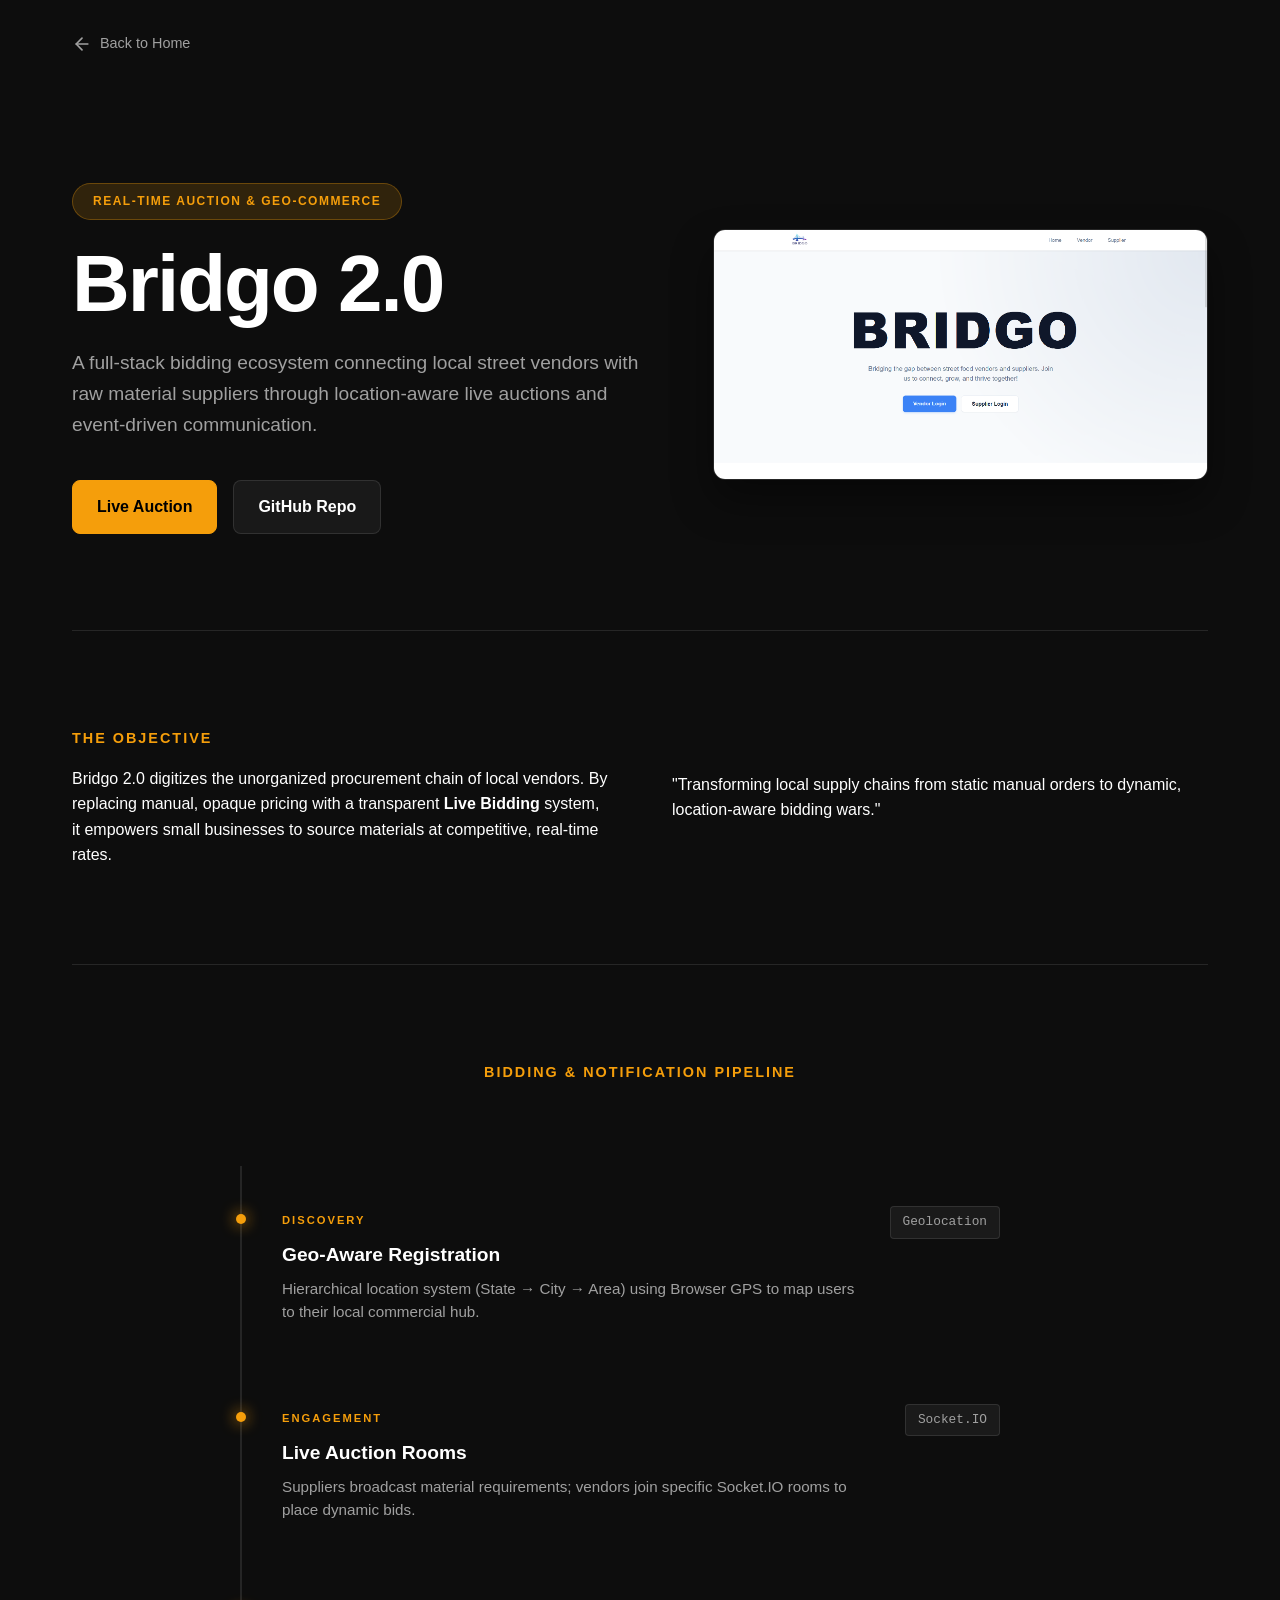
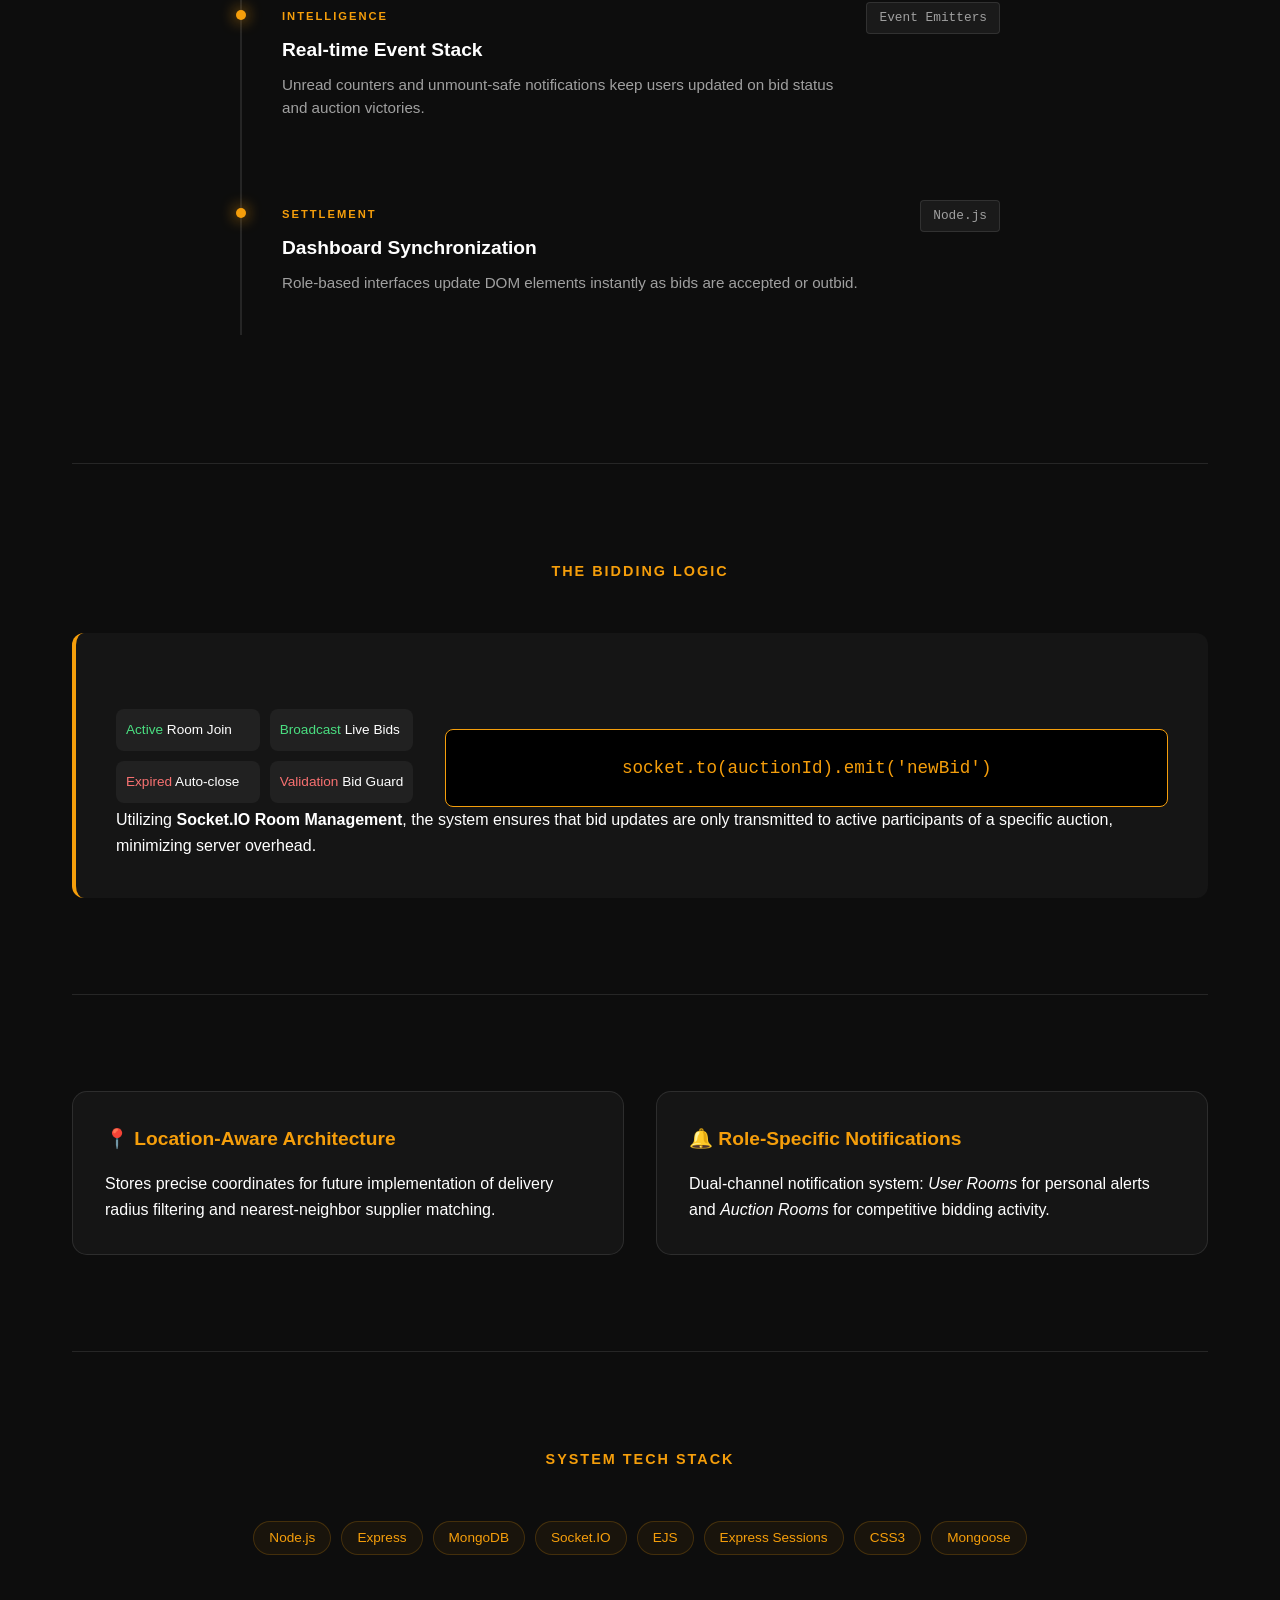
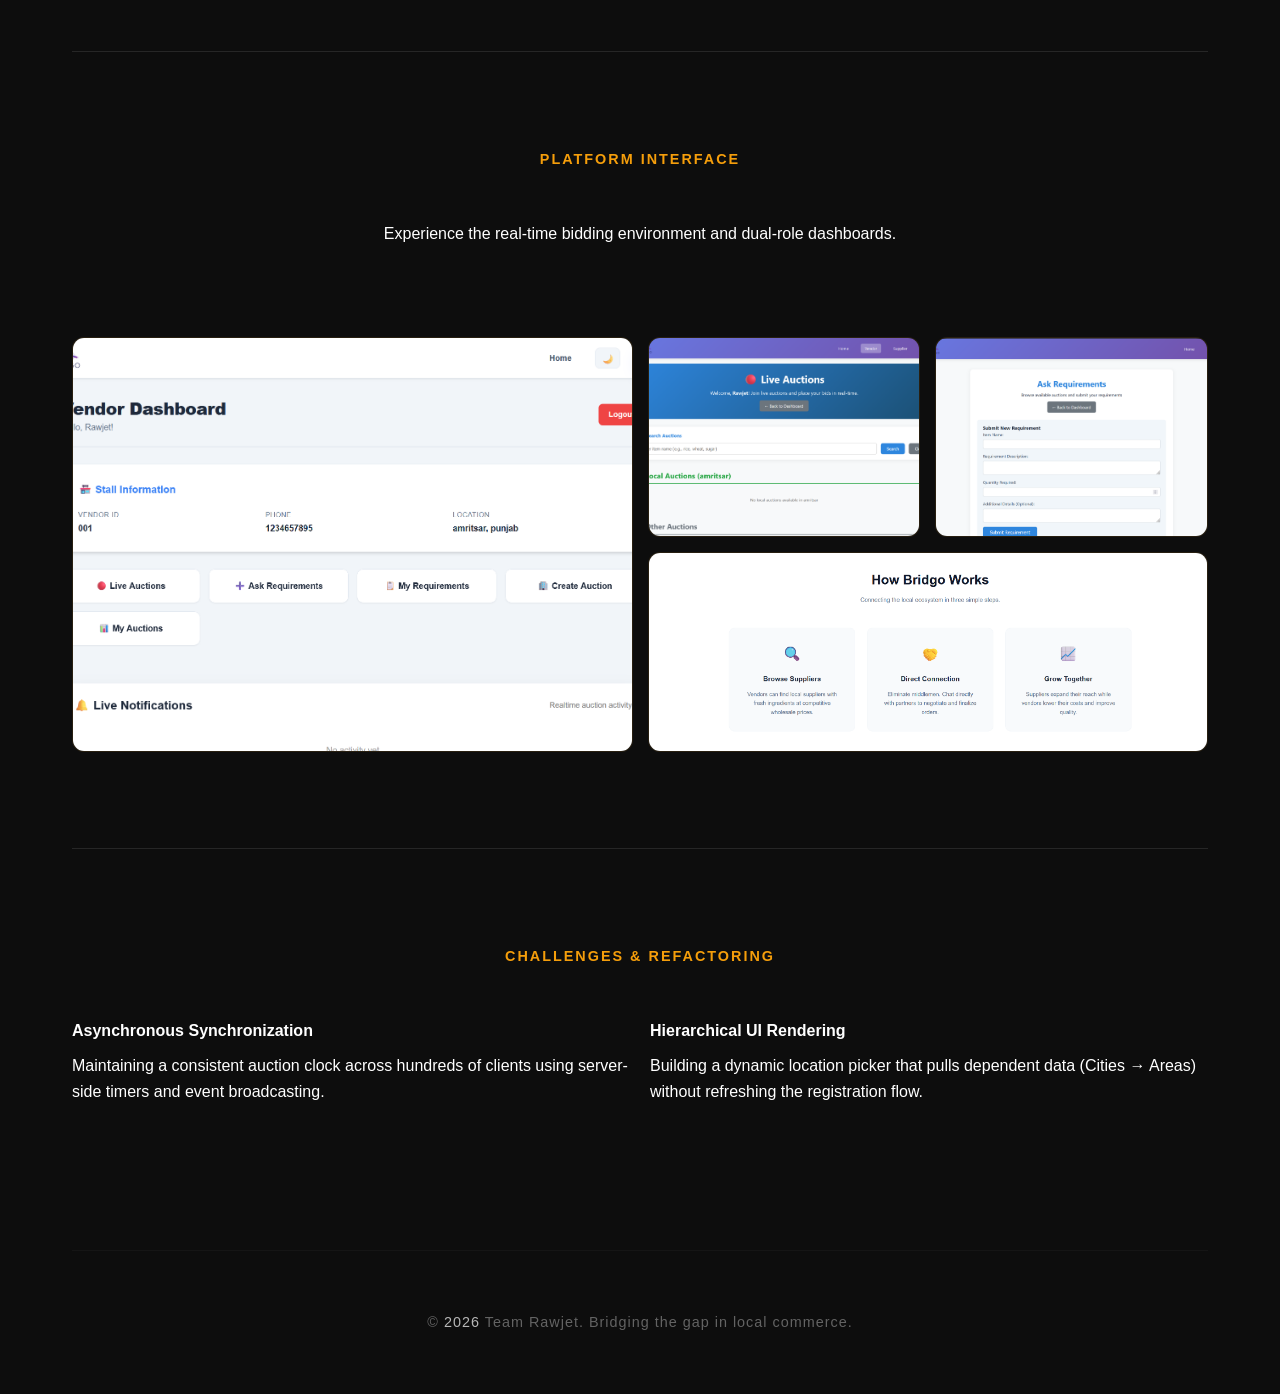
==== commit 4fac897b: "update bridgo project details: replace project image, add bento gallery, and implement lightbox func" ====
--- a/views/bridgo.html
+++ b/views/bridgo.html
@@ -32,7 +32,7 @@
                 </div>
             </div>
             <div class="hero-image">
-                <img src="../public/images/bridgo.png" alt="Bridgo Dashboard Interface">
+                <img src="../public/images/project_details/bridgo/bridgo-home.png" alt="Bridgo Dashboard Interface">
             </div>
         </header>
 
@@ -124,6 +124,37 @@
                 <span>Node.js</span><span>Express</span><span>MongoDB</span><span>Socket.IO</span><span>EJS</span><span>Express Sessions</span><span>CSS3</span><span>Mongoose</span>
             </div>
         </section>
+        <section class="case-section">
+            <h2>Platform Interface</h2>
+            <p class="section-sub">Experience the real-time bidding environment and dual-role dashboards.</p>
+            
+            <div class="bento-grid">
+                <div class="bento-item wide tall" onclick="openLightbox(this)">
+                    <img src="../public/images/project_details/bridgo/bridgo-dashboard.png" alt="Bridgo Main Dashboard">
+                    <div class="item-overlay"><span>Live Marketplace Overview</span></div>
+                </div>
+                
+                <div class="bento-item" onclick="openLightbox(this)">
+                    <img src="../public/images/project_details/bridgo/bridgo-auctions.png" alt="Supplier Auction Creation">
+                    <div class="item-overlay"><span>Supplier Tools</span></div>
+                </div>
+
+                <div class="bento-item" onclick="openLightbox(this)">
+                    <img src="../public/images/project_details/bridgo/bridgo-requirements.png" alt="Requirement Submission">
+                    <div class="item-overlay"><span>Manual Requirement Submission Feature</span></div>
+                </div>
+
+                <div class="bento-item wide" onclick="openLightbox(this)">
+                    <img src="../public/images/project_details/bridgo/bridgo-architecture.png" alt="Architecture">
+                    <div class="item-overlay"><span>How it works</span></div>
+                </div>
+            </div>
+        </section>
+
+        <div id="lightbox" class="lightbox" onclick="closeLightbox()">
+            <span class="close-btn">&times;</span>
+            <img id="lightbox-img" src="" alt="Full Scale View">
+        </div>
 
         <section class="case-section">
             <h2>Challenges & Refactoring</h2>
--- a/public/stylesheets/details.css
+++ b/public/stylesheets/details.css
@@ -1119,4 +1119,88 @@
 .marketplace-theme .btn-primary:hover {
     background: #d97706;
     box-shadow: 0 0 20px rgba(245, 158, 11, 0.4);
+}
+
+
+
+/* Bento Gallery Styling for Bridgo */
+.bento-grid {
+    display: grid;
+    grid-template-columns: repeat(4, 1fr);
+    grid-auto-rows: 200px;
+    gap: 15px;
+    margin-top: 2rem;
+}
+
+.bento-item {
+    position: relative;
+    border-radius: 12px;
+    overflow: hidden;
+    background: #111;
+    border: 1px solid rgba(245, 158, 11, 0.1);
+    cursor: pointer;
+}
+
+.bento-item img {
+    width: 100%;
+    height: 100%;
+    object-fit: cover;
+    transition: transform 0.5s ease;
+}
+
+.bento-item:hover img {
+    transform: scale(1.05);
+}
+
+.bento-item.wide { grid-column: span 2; }
+.bento-item.tall { grid-row: span 2; }
+
+.item-overlay {
+    position: absolute;
+    inset: 0;
+    background: linear-gradient(to top, rgba(0,0,0,0.8) 0%, transparent 60%);
+    display: flex;
+    align-items: flex-end;
+    padding: 15px;
+    opacity: 0;
+    transition: opacity 0.3s ease;
+}
+
+.bento-item:hover .item-overlay {
+    opacity: 1;
+}
+
+.item-overlay span {
+    color: #f59e0b; /* Bridgo Accent */
+    font-size: 0.75rem;
+    font-weight: 600;
+    letter-spacing: 1px;
+    text-transform: uppercase;
+}
+
+/* Lightbox Styling */
+.lightbox {
+    position: fixed;
+    inset: 0;
+    background: rgba(0, 0, 0, 0.95);
+    display: none;
+    align-items: center;
+    justify-content: center;
+    z-index: 9999;
+    backdrop-filter: blur(10px);
+}
+
+.lightbox.active { display: flex; }
+
+.lightbox img {
+    max-width: 90%;
+    max-height: 85%;
+    border: 1px solid rgba(255,255,255,0.1);
+    box-shadow: 0 25px 50px -12px rgba(0, 0, 0, 0.5);
+}
+
+@media (max-width: 768px) {
+    .bento-grid {
+        grid-template-columns: repeat(2, 1fr);
+    }
 }
